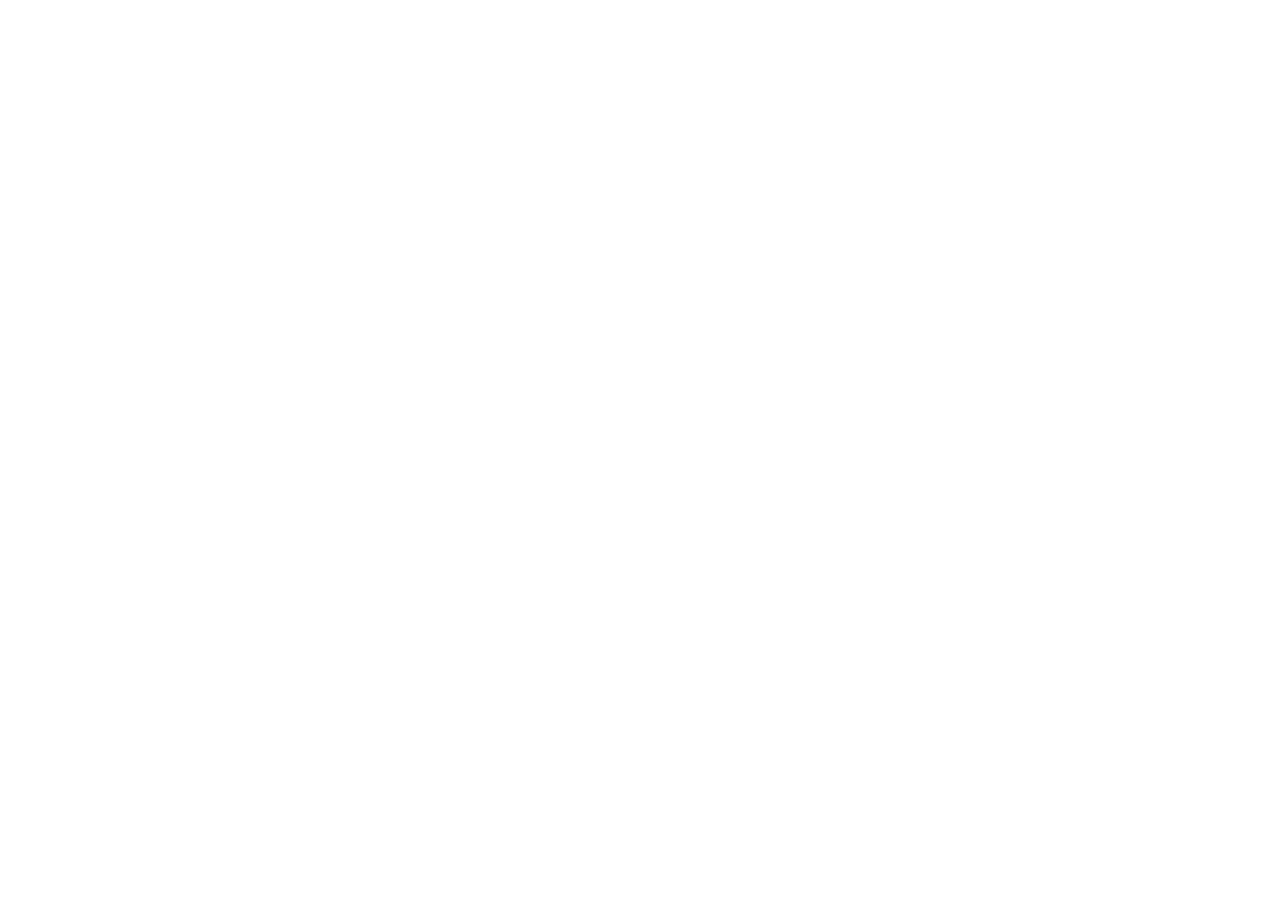
==== mission.html @ 877c8452 "first commit" ====
<!DOCTYPE html>
<html lang="ja">

<head>
    <meta charset="UTF-8">
    <meta http-equiv="X-UA-Compatible" content="IE=edge">
    <meta name="viewport" content="width=device-width, initial-scale=1.0">
    <title>Document</title>
</head>

<body>

</body>

</html>
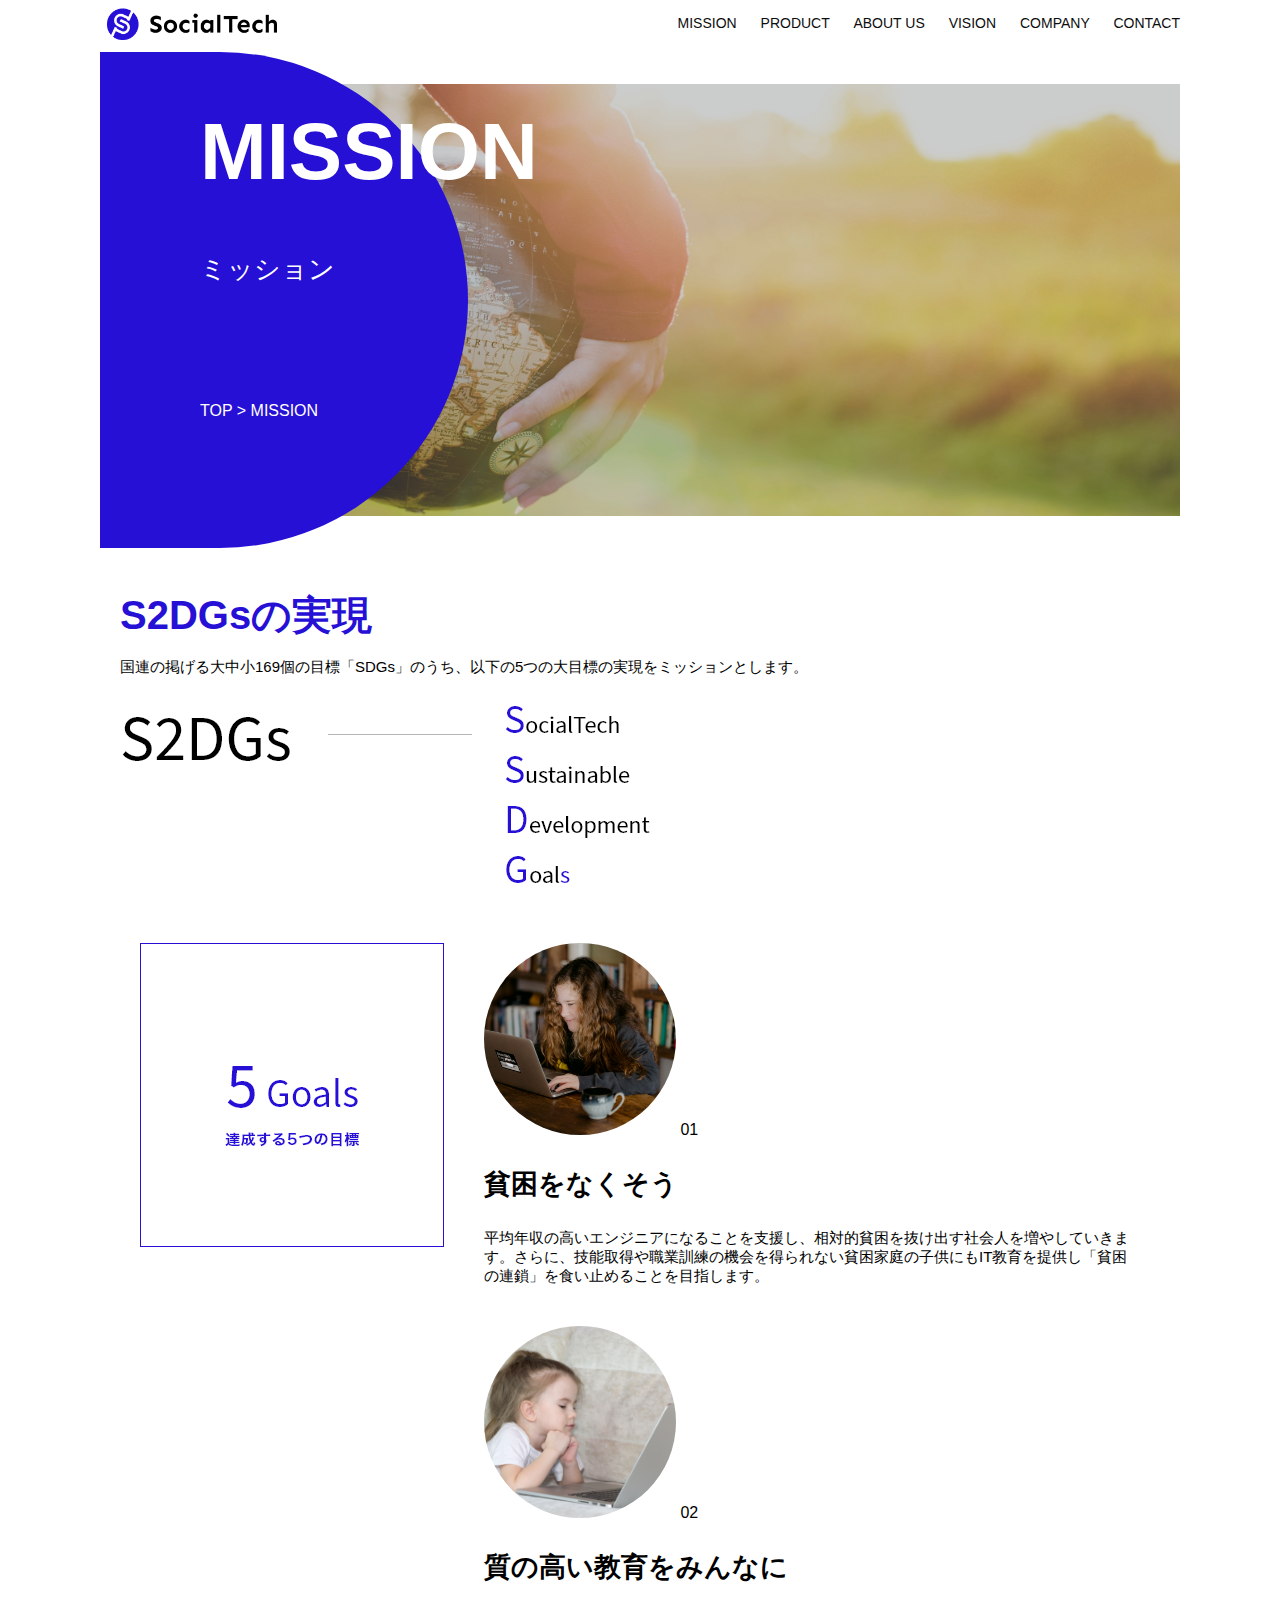
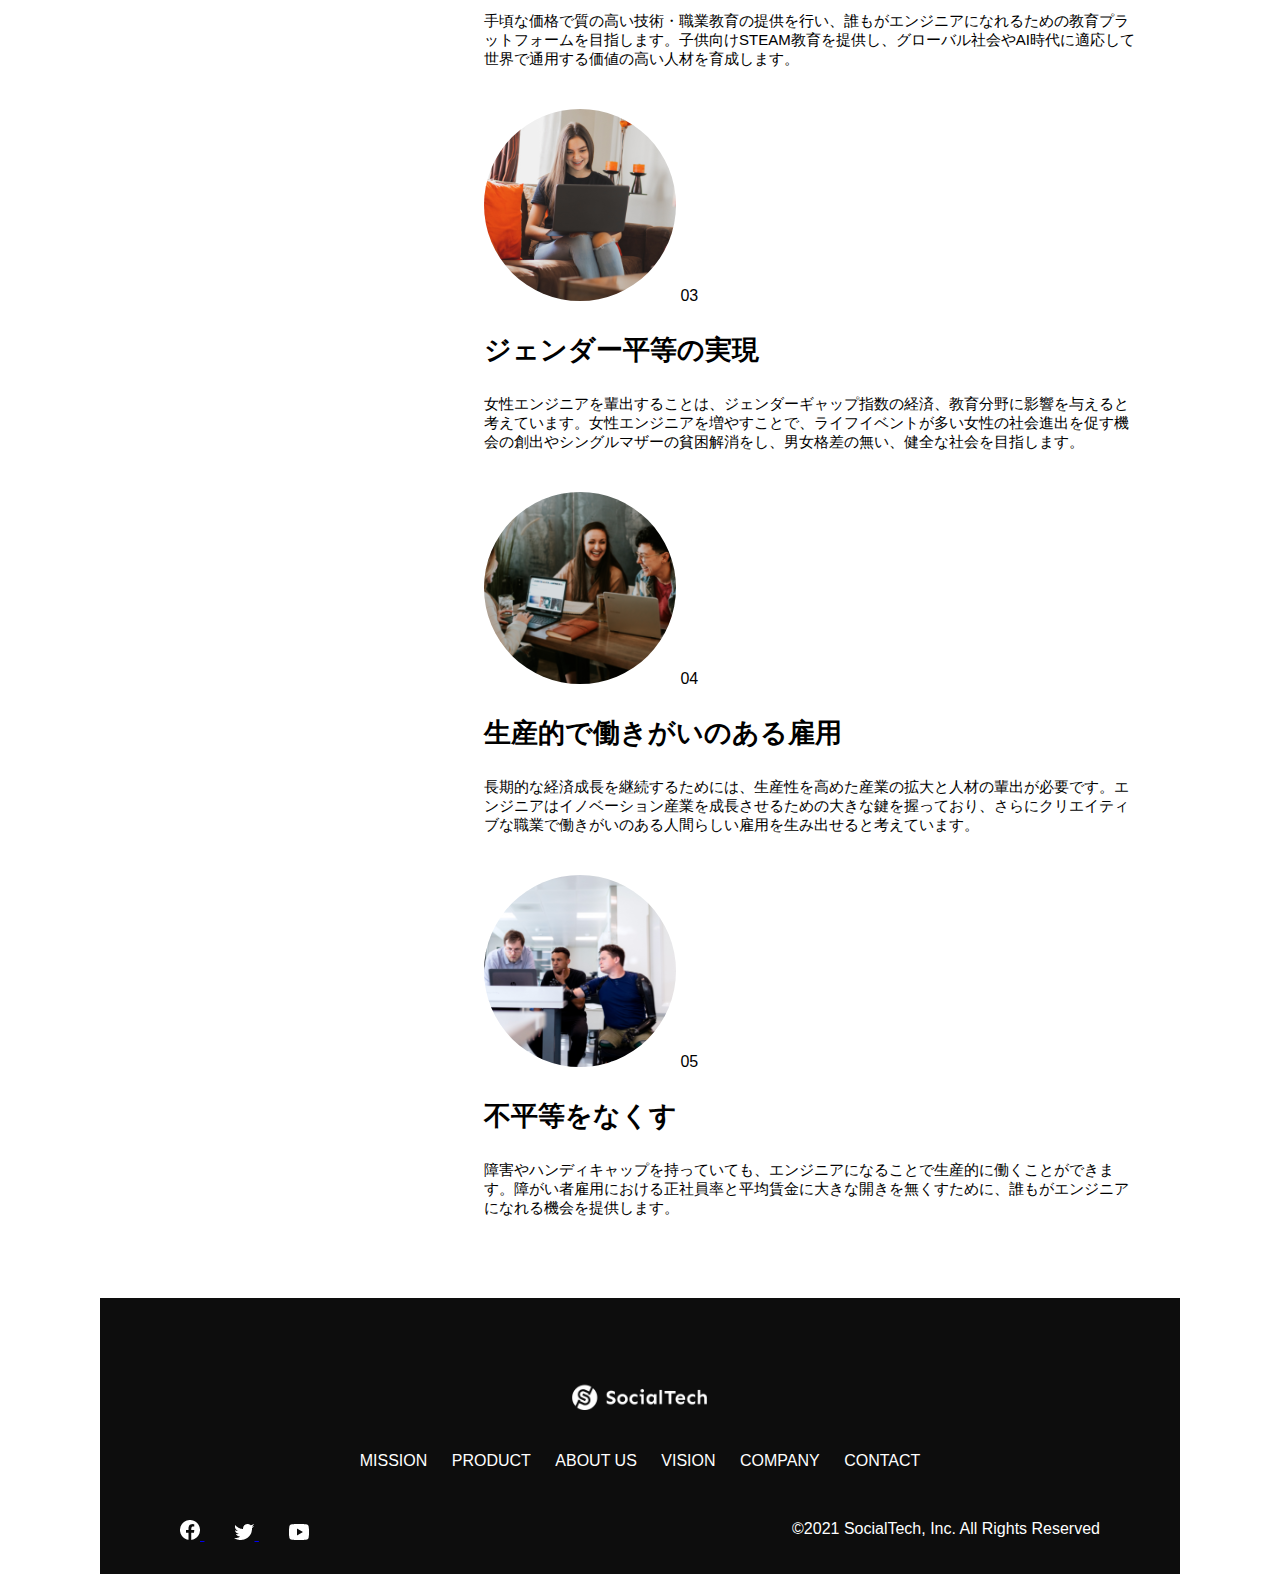
==== commit d2d8ddf9: "test" ====
--- a/mission.html
+++ b/mission.html
@@ -5,11 +5,162 @@
     <meta charset="UTF-8">
     <meta http-equiv="X-UA-Compatible" content="IE=edge">
     <meta name="viewport" content="width=device-width, initial-scale=1.0">
-    <title>Document</title>
+    <meta name="description" content="SocialTechが目指す5つの目標（S2DGs）を紹介します">
+    <link rel="stylesheet" href="style.css">
+    <title>SocialTech - MISSION ミッション</title>
 </head>
 
 <body>
-
+    <!-- ヘッダー -->
+    <header>
+        <!-- ロゴ -->
+        <a href="./index.html" id="logo">
+            <img src="./images/logo.png" alt="トップページに戻る" />
+        </a>
+        <!-- PC用ナビゲーション -->
+        <nav id="nav-pc">
+            <a href="./mission.html">MISSION</a>
+            <a href="./product.html">PRODUCT</a>
+            <a href="index.html#aboutus">ABOUT US</a>
+            <a href="index.html#vision">VISION</a>
+            <a href="index.html#company">COMPANY</a>
+            <a href="index.html#contact">CONTACT</a>
+        </nav>
+        <!-- SP用ナビゲーション -->
+        <img src="./images/button-menu.png" alt="ナビゲーションを開く" id="menu-sp"
+            onclick="document.getElementById('nav-sp').style.display = 'block'">
+        <!-- スマホ用ナビゲーション -->
+        <nav id="nav-sp">
+            <img id="close" src="./images/button-close.png" alt="ナビゲーションを閉じる"
+                onclick="document.getElementById('nav-sp').style.display = 'none'">
+            <a id="logo-sp" href="index.html" onclick="document.getElementById('nav-sp').style.display = 'none'"><img
+                    src="images/logo-sp.png" alt="トップページに戻る"></a>
+            <a class="menu" href="mission.html"
+                onclick="document.getElementById('nav-sp').style.display = 'none'">MISSION</a>
+            <a class="menu" href="product.html"
+                onclick="document.getElementById('nav-sp').style.display = 'none'">PRODUCT</a>
+            <a class="menu" href="index.html#aboutus"
+                onclick="document.getElementById('nav-sp').style.display = 'none'">ABOUT
+                US</a>
+            <a class="menu" href="index.html#vision"
+                onclick="document.getElementById('nav-sp').style.display = 'none'">VISION</a>
+            <a class="menu" href="index.html#company"
+                onclick="document.getElementById('nav-sp').style.display = 'none'">COMPANY</a>
+            <a class="menu" href="index.html#contact"
+                onclick="document.getElementById('nav-sp').style.display = 'none'">CONTACT</a>
+            <div id="sns">
+                <a href="https://www.facebook.com/sejuku2013"><img src="images/button-facebook.png"
+                        alt="Facebookのリンク"></a>
+                <a href="https://twitter.com/samuraijuku"><img src="images/button-twitter.png" alt="Twitterのリンク"></a>
+                <a href="https://www.youtube.com/channel/UCCFOQO5aDK0xXam4cUQXT8g"><img src="images/button-youtube.png"
+                        alt="YouTubeのリンク"></a>
+            </div>
+        </nav>
+    </header>
+    <main>
+        <article>
+            <!-- top -->
+            <section id="mission-main">
+                <div id="mission-title">
+                    <h1>MISSION</h1>
+                    <span>ミッション</span>
+                    <div>
+                        TOP > MISSION
+                    </div>
+                </div>
+            </section>
+            <!-- S2DGS -->
+            <section id="mission-s2dgs">
+                <h2 class="mission-h2">S2DGsの実現</h2>
+                <p>
+                    国連の掲げる大中小169個の目標「SDGs」のうち、以下の5つの大目標の実現をミッションとします。
+                </p>
+                <img src="./images/mission/mission-s2dgs.png" alt="">
+            </section>
+            <!-- 5goals -->
+            <section id="mission-5goals">
+                <!-- left -->
+                <div>
+                    <img src="./images/mission/mission-5goals.png" alt="5Goals" id="s2dgs-image">
+                </div>
+                <!-- right -->
+                <!-- 01 -->
+                <div>
+                    <div>
+                        <img src="./images/mission/mission-5goals01.png" alt="PCを操作する女の子" class="fivegoals-image-left">
+                        <span class="fivegoals-number">01</span>
+                        <h3 class="fivegoals-h3">貧困をなくそう</h3>
+                        <p class="fivegoals-p">
+                            平均年収の高いエンジニアになることを支援し、相対的貧困を抜け出す社会人を増やしていきます。さらに、技能取得や職業訓練の機会を得られない貧困家庭の子供にもIT教育を提供し「貧困の連鎖」を食い止めることを目指します。
+                        </p>
+                    </div>
+                    <!-- 02 -->
+                    <div>
+                        <img src="./images/mission/mission-5goals02.png" alt="PCを見つめる小さな女の子" class="fivegoals-image-right">
+                        <span class="fivegoals-number">02</span>
+                        <h3 class="fivegoals-h3">質の高い教育をみんなに</h3>
+                        <p class="fivegoals-p">
+                            手頃な価格で質の高い技術・職業教育の提供を行い、誰もがエンジニアになれるための教育プラットフォームを目指します。子供向けSTEAM教育を提供し、グローバル社会やAI時代に適応して世界で通用する価値の高い人材を育成します。
+                        </p>
+                    </div>
+                    <!-- 03 -->
+                    <div>
+                        <img src="./images/mission/mission-5goals03.png" alt="PCを操作する女性" class="fivegoals-image-left">
+                        <span class="fivegoals-number">03</span>
+                        <h3 class="fivegoals-h3">ジェンダー平等の実現</h3>
+                        <p class="fivegoals-p">
+                            女性エンジニアを輩出することは、ジェンダーギャップ指数の経済、教育分野に影響を与えると考えています。女性エンジニアを増やすことで、ライフイベントが多い女性の社会進出を促す機会の創出やシングルマザーの貧困解消をし、男女格差の無い、健全な社会を目指します。
+                        </p>
+                    </div>
+                    <!-- 04 -->
+                    <div>
+                        <img src="./images/mission/mission-5goals04.png" alt="笑顔で話し合う3人の男女" class="fivegoals-image-right">
+                        <span class="fivegoals-number">04</span>
+                        <h3 class="fivegoals-h3">生産的で働きがいのある雇用</h3>
+                        <p class="fivegoals-p">
+                            長期的な経済成長を継続するためには、生産性を高めた産業の拡大と人材の輩出が必要です。エンジニアはイノベーション産業を成長させるための大きな鍵を握っており、さらにクリエイティブな職業で働きがいのある人間らしい雇用を生み出せると考えています。
+                        </p>
+                    </div>
+                    <!-- 05 -->
+                    <div>
+                        <img src="./images/mission/mission-5goals05.png" alt="障害を持つ男性が生き生きと働く様子"
+                            class="fivegoals-image-left">
+                        <span class="fivegoals-number">05</span>
+                        <h3 class="fivegoals-h3">不平等をなくす</h3>
+                        <p class="fivegoals-p">
+                            障害やハンディキャップを持っていても、エンジニアになることで生産的に働くことができます。障がい者雇用における正社員率と平均賃金に大きな開きを無くすために、誰もがエンジニアになれる機会を提供します。
+                        </p>
+                    </div>
+                </div>
+            </section>
+        </article>
+    </main>
+    <!-- フッター -->
+    <footer>
+        <div id="footer-logo">
+            <img src="./images/logo-sp.png" alt="SocialTech">
+        </div>
+        <div id="footer-link">
+            <a href="./mission.html">MISSION</a>
+            <a href="./product.html">PRODUCT</a>
+            <a href="index.html#aboutus">ABOUT US</a>
+            <a href="index.html#vision">VISION</a>
+            <a href="index.html#company">COMPANY</a>
+            <a href="index.html#contact">CONTACT</a>
+        </div>
+        <div id="sns-footer">
+            <a href="https://www.facebook.com/sejuku2013">
+                <img src="images/button-facebook.png" alt="Facebookのリンク">
+            </a>
+            <a href="https://twitter.com/samuraijuku">
+                <img src="images/button-twitter.png" alt="Twitterのリンク">
+            </a>
+            <a href="https://www.youtube.com/channel/UCCFOQO5aDK0xXam4cUQXT8g">
+                <img src="images/button-youtube.png" alt="YouTubeのリンク">
+            </a>
+            <span id="copyright">&copy;2021 SocialTech, Inc. All Rights Reserved</span>
+        </div>
+    </footer>
 </body>
 
 </html>--- a/style.css
+++ b/style.css
@@ -0,0 +1,994 @@
+/* PC, SP共スタイル */
+body {
+    font-family: "Source Sans Pro", "Hiragino KaKu Gothic ProN", Meiryo, Arial, sans-serif;
+}
+
+p {
+    font-size: 15px;
+}
+
+/* PC用のスタイル */
+@media screen and (min-width: 768px) {
+    /* 横幅設定 */
+    body {
+        max-width: 1080px;
+        min-width: 960px;
+        margin: 0 auto;
+    }
+
+    /* ヘッダー */
+    header {
+        display: flex;
+        justify-content: space-between;
+    }
+
+    /* ナビゲーションのレイアウト */
+    #nav-pc {
+        text-align: center;
+        font-size: 14px;
+        padding-top: 15px;
+    }
+
+    /* ナビゲーションのリンクの装飾設定 */
+    #nav-pc > a {
+        text-decoration: none;
+        margin-left: 20px;
+    }
+
+    #nav-pc > a:link {
+        color: #0d0d0d;
+    }
+
+    #nav-pc > a:visited {
+        color: #0d0d0d;
+    }
+
+    #nav-pc > a:hover {
+        color: #0d0d0d;
+        text-decoration: underline;
+    }
+
+    #nav-pc > a:active {
+        color: #0d0d0d;
+    }
+
+    /* メインビジュアル */
+    #main-visual {
+        position: relative;
+        height: 400px;
+    }
+    #main-message {
+        position: absolute;
+        top: 0;
+        left: 0;
+        background-color: #2710d5;
+        color: #fff;
+        border-radius: 0 0 476px 0;
+        max-width: 620px;
+        height: 100%;
+        width: 100%;
+        z-index: 11;
+    }
+    #main-message > h1 {
+        font-size: 60px;
+        font-weight: bold;
+        margin: 100px 0 0 50px;
+    }
+    #main-message > p {
+        font-size: 28px;
+        margin: 0 0 0 50px;
+    }
+    #main-visual > img {
+        max-width: 620px;
+        border-radius: 476px 0 0 0;
+        position: absolute;
+        top: 0;
+        right: 0;
+        z-index: 10;
+    }
+
+    /* 見出し */
+    h2 {
+        margin: 40px 0 0 0;
+    }
+
+    h2::after {
+        content: url("./images/line.png");
+        margin-left: 10px;
+    }
+
+    h3 {
+        font-size: 27px;
+    }
+
+    /* ミッション */
+    #mission {
+        margin: 80px auto;
+    }
+    #mission-flex {
+        width: 100%;
+        display: flex;
+    }
+    #mission-flex > div {
+        width: 50%;
+        margin: 20px;
+    }
+    #mission-photo {
+        width: 100%;
+    }
+    #s2dgs {
+        margin-top: 50px;
+    }
+
+    /* プロダクト */
+    #product {
+        background-color: #fafafa;
+        width: 100%;
+        margin: 80px 0 80px 0;
+        padding: 10px 40px 0 40px;
+    }
+
+    /* 外枠 */
+    #product > div {
+        margin-top: 40px;
+        display: flex;
+    }
+
+    /* 左のカラム */
+    #product-left {
+        width: 50%;
+        margin-right: 20px;
+    }
+
+    /* 右のカラム */
+    #product-right {
+        width: 50%;
+        margin-left: 20px;
+        margin-top: 80px;
+    }
+
+    /* 画像＋説明の枠 */
+    #product-left > div {
+        position: relative;
+        height: 480px;
+        margin-right: 20px;
+    }
+    #product-right > div {
+        position: relative;
+        height: 480px;
+        margin-left: 20px;
+    }
+
+    /* 画像*/
+    .product-photo {
+        width: 100%;
+    }
+
+    /* 説明文の枠 */
+    .product-explain {
+        background-color: #ffffff;
+        position: absolute;
+        left: 0;
+        top: 280px;
+        margin: 0 40px 0 40px;
+        padding: 20px;
+        box-shadow: 5px 5px 10px rgba(0, 0, 0, 0.05);
+    }
+
+    /* 説明文の英語 */
+    .product-explain > span {
+        color: #2710d5;
+        font-weight: bold;
+        font-size: 16px;
+        margin: 0;
+    }
+
+    /* 説明文の見出し */
+    .product-explain > h3 {
+        margin: 5px 0 5px 0;
+    }
+
+    .product-explain > p {
+        margin: 0;
+    }
+    /* 「もっとみる」ボタン */
+    #product-more {
+        margin: 0 auto -42px auto;
+    }
+
+    /* ABOUT US */
+    #aboutus {
+        margin: 80px auto;
+    }
+
+    /* 3つの組織文化と画像を入れる枠 */
+    #aboutus > div {
+        display: flex;
+    }
+
+    /* 画像 */
+    .culture-img {
+        width: 100%;
+        align-self: flex-start;
+    }
+    .culture-img2 {
+        margin-top: 50px;
+        width: 100%;
+    }
+
+    /* 3つの組織文化の表 */
+    .culture-table {
+        min-width: 500px;
+        margin-right: 50px;
+    }
+
+    /* 番号 */
+    .culture-num {
+        font-size: 80px;
+        color: #2710d5;
+        margin: 0 20px 0 0;
+    }
+
+    /* 組織文化英語 */
+    .culture-en {
+        color: #2710d5;
+        font-weight: bold;
+        font-size: 24px;
+        display: block;
+    }
+
+    /* 組織文化日本語 */
+    .culture-jp {
+        font-weight: bold;
+        font-size: 28px;
+    }
+
+    /* 説明文 */
+    .culture-description {
+        margin: 0;
+    }
+
+    /* ビジョン */
+    #vision {
+        margin: 80px auto;
+    }
+
+    /* セクション内の外枠 */
+    #vision > div {
+        width: 100%;
+        display: flex;
+        justify-content: space-between;
+        flex-wrap: wrap;
+    }
+
+    /* 7つの行動指針の枠 */
+    .vision-box {
+        width: 300px;
+        height: 300px;
+        margin-bottom: 30px;
+        position: relative;
+    }
+
+    .vision-box > img {
+        width: 100%;
+        height: auto;
+        position: absolute;
+        top: 0;
+        left: 0;
+        z-index: 30;
+    }
+
+    .vision-box > span {
+        position: absolute;
+        top: 0;
+        left: 0;
+        z-index: 31;
+        margin-right: 20px;
+    }
+
+    .vision-box > span > h4 {
+        color: #2710d5;
+        font-size: 19px;
+        margin: 80px 0 0 0;
+    }
+
+    .vision-box > span > h4::first-letter {
+        font-size: 40px;
+    }
+
+    .vision-box > span > h5 {
+        font-size: 20px;
+        margin: 0 0 0 0;
+    }
+
+    .vision-box > span > p {
+        margin: 10px 0 0 0;
+    }
+
+    /* 会社概要 */
+    #company {
+        margin: 80px auto;
+    }
+
+    #company-table {
+        width: 100%;
+    }
+
+    .tableheader {
+        text-align: left;
+        padding: 20px;
+        border-bottom-color: #2710d5;
+        border-bottom-width: 1px;
+        border-bottom-style: solid;
+        width: 100px;
+    }
+
+    .tableheader-first {
+        text-align: left;
+        padding: 20px;
+        border-bottom-color: #2710d5;
+        border-bottom-width: 1px;
+        border-bottom-style: solid;
+        border-top-color: #2710d5;
+        border-top-width: 1px;
+        border-top-style: solid;
+        width: 100px;
+    }
+
+    .cell {
+        padding: 30px;
+        border-bottom-color: #ecec;
+        border-bottom-width: 1px;
+        border-bottom-style: solid;
+    }
+
+    .cell-first {
+        padding: 30px;
+        border-bottom-color: #ecec;
+        border-bottom-width: 1px;
+        border-bottom-style: solid;
+        border-top-color: #ecec;
+        border-top-width: 1px;
+        border-top-style: solid;
+    }
+
+    #company > iframe {
+        width: 100%;
+        height: 100%;
+        margin-top: 40px;
+    }
+
+    /* お問い合わせ */
+    #contact {
+        margin: 80px auto;
+    }
+
+    /* 外枠 */
+    #contact > form > div {
+        display: flex;
+        flex-direction: row;
+        flex-wrap: wrap;
+        padding-bottom: 30px;
+    }
+
+    /* 左列の見出し */
+    .contact-heading {
+        width: 240px;
+        align-self: center;
+    }
+    /* 見出しラベル */
+    .contact-label {
+        font-weight: bold;
+    }
+    /* 必須 */
+    .contact-span {
+        color: #ce2222;
+        margin: 0 0 0 2px;
+        font-weight: bold;
+    }
+
+    /* テキストボックス */
+    .contact-textbox {
+        border-top: 0;
+        border-left: 0;
+        border-right: 0;
+        border-bottom-width: 1px;
+        border-bottom-color: #707070;
+        border-bottom-style: solid;
+        background-color: #fafafa;
+        width: 400px;
+        height: 56px;
+    }
+    /* お問い合わせ */
+    .contact-textarea {
+        border-top: 0;
+        border-left: 0;
+        border-right: 0;
+        border-bottom-width: 1px;
+        border-bottom-color: #707070;
+        border-bottom-style: solid;
+        background-color: #fafafa;
+        width: 400px;
+        height: 200px;
+    }
+    /* 個人情報の取り扱い */
+    details {
+        width: 700px;
+    }
+    details > div {
+        background-color: #fafafa;
+        padding: 20px;
+    }
+    details > div > span {
+        font-weight: bold;
+    }
+
+    /* フッター */
+    footer {
+        background-color: #0d0d0d;
+        text-align: center;
+        padding: 80px 80px 30px 80px;
+    }
+    #footer-logo {
+        margin-bottom: 30px;
+    }
+    #footer-link {
+        margin-bottom: 50px;
+    }
+    #footer-link > a {
+        text-decoration: none;
+        margin: 10px;
+    }
+    #footer-link > a:link {
+        color: #fff;
+    }
+    #footer-link > a:visited {
+        color: #fff;
+    }
+    #footer-link > a:hover {
+        color: #fff;
+        text-decoration: underline;
+    }
+    #footer-link > a:active {
+        color: #fff;
+    }
+
+    #sns-footer {
+        text-align: left;
+    }
+    #sns-footer > a {
+        margin-right: 30px;
+    }
+
+    #copyright {
+        color: #fff;
+        float: right;
+    }
+
+    /* SP用ナビを非表示 */
+    #nav-sp,
+    #menu-sp {
+        display: none;
+    }
+
+    /* ミッションのメインビジュアル */
+    #mission-main {
+        height: 496px;
+        width: 100%;
+        background-image: url("./images/mission/mission-main.png");
+        background-repeat: no-repeat;
+        background-position: center;
+    }
+
+    #mission-title {
+        background-color: #2710d5;
+        width: 368px;
+        color: #ffffff;
+        height: 496px;
+        border-radius: 0 248px 248px 0;
+        position: relative;
+    }
+    #mission-title > h1 {
+        position: absolute;
+        top: 0;
+        left: 100px;
+        font-size: 80px;
+    }
+    #mission-title > span {
+        position: absolute;
+        top: 200px;
+        left: 100px;
+        font-size: 26px;
+    }
+    #mission-title > div {
+        position: absolute;
+        top: 350px;
+        left: 100px;
+        font-size: 16px;
+    }
+
+    /* S2DGS */
+
+    #mission-s2dgs {
+        width: 100%;
+        margin: 20px;
+    }
+    .mission-h2 {
+        color: #2710d5;
+        font-size: 40px;
+    }
+    .mission-h2::after {
+        content: none;
+    }
+
+    /* 5goals */
+    #mission-5goals {
+        margin: 20px;
+        display: flex;
+    }
+
+    #mission-5goals > div {
+        flex-grow: 1;
+        padding: 20px;
+    }
+
+    /* 5goals right */
+    #mission-5goals > div > div {
+        margin-bottom: 40px;
+    }
+
+    .fivegoals-image-right {
+        /* float: right; */
+    }
+
+}
+
+/* SP用のスタイル */
+@media screen and (max-width: 767px) {
+    body {
+        min-width: 375px;
+        margin: 0;
+    }
+
+    /* PC用ナビゲーション非表示 */
+    #nav-pc {
+        display: none;
+    }
+
+    /* ハンバーガーメニュー */
+    #menu-sp {
+        float: right;
+        padding: 0;
+    }
+
+    /* スマホ用ナビゲーションの表示切替 */
+    /* 初期状態、レイアウトと非表示設定 */
+    #nav-sp {
+        background-color: #2710d5;
+        position: absolute;
+        left: 0;
+        top: 0;
+        height: 100%;
+        width: 100%;
+        display: none;
+        z-index: 100;
+    }
+
+    /* ×ボタン */
+    #close {
+        position: absolute;
+        top: 20px;
+        right: 20px;
+    }
+
+    /* ナビゲーションメニュー用ロゴ */
+    #logo-sp {
+        margin: 80px 0 30px 20px;
+    }
+
+    /* ナビゲーションのリンクの装飾設定 */
+    #nav-sp > a {
+        display: block;
+    }
+
+    #nav-sp > a:link {
+        color: #ffffff;
+    }
+    #nav-sp > a:visited {
+        color: #ffffff;
+    }
+    #nav-sp > a:hover {
+        color: #ffffff;
+        text-decoration: underline;
+    }
+    #nav-sp > a:active {
+        color: #ffffff;
+    }
+    #nav-sp > .menu {
+        text-decoration: none;
+        display: block;
+        margin: 0 20px 0 20px;
+        height: 44px;
+        font-size: 16px;
+        background-image: url("images/arrow.png");
+        background-repeat: no-repeat;
+        background-position: right top;
+    }
+    #sns {
+        position: absolute;
+        bottom: 20px;
+        left: 20px;
+    }
+    #sns > a {
+        margin-right: 30px;
+    }
+
+    /* メインビジュアル */
+    #main-visual {
+        position: relative;
+        height: 470px;
+        width: 100%;
+        overflow: hidden;
+    }
+    #main-visual > div {
+        position: absolute;
+        top: 0;
+        left: 0;
+        background-color: #2710d5;
+        color: white;
+        border-radius: 0 0 476px 0;
+        text-align: center;
+        height: 280px;
+        width: 100%;
+        z-index: 11;
+    }
+    #main-visual > div > h1 {
+        font-size: 28px;
+        margin: 90px 0 0 0;
+    }
+
+    #main-visual > div > p {
+        margin: 0;
+    }
+
+    #main-visual > img {
+        width: 100%;
+        border-radius: 476px 0 0 0;
+        z-index: 10;
+        position: absolute;
+        bottom: 0;
+        right: 0;
+    }
+
+    /* 見出し */
+    h2::after {
+        content: url("./images/line.png");
+        margin-left: 10px;
+    }
+
+    h3 {
+        font-size: 24px;
+        margin: 10px 0 0 0;
+    }
+
+    /* ミッション */
+    #mission {
+        margin: 20px;
+    }
+
+    #mission-photo {
+        width: 100%;
+    }
+
+    #s2dgs {
+        width: 100%;
+    }
+
+    /* プロダクト */
+    #product {
+        background-color: #fafafa;
+        padding-top: 10px;
+    }
+
+    #product h2 {
+        margin-left: 20px;
+    }
+
+    /* 外枠 */
+    /* 左右のカラム　spでは縦並び */
+    #product-left,
+    #product-right {
+        margin-right: 20px;
+        margin-left: 20px;
+    }
+
+    /* 画像＋説明の枠 */
+    #product-left > div,
+    #product-right > div {
+        position: relative;
+        height: 540px;
+    }
+
+    /* 説明文の枠 */
+    .product-explain {
+        background-color: #fff;
+        position: absolute;
+        left: 0;
+        bottom: 50px;
+        padding: 20px;
+        box-shadow: 5px 5px 10px rgba(0, 0, 0, 0.05);
+    }
+
+    .product-explain span {
+        color: #2710d5;
+        font-weight: bold;
+        font-size: 16px;
+        margin: 0;
+    }
+
+    .product-explain > h3 {
+        margin: 10px 0;
+    }
+
+    /* 画像 */
+    .product-photo {
+        width: 100%;
+    }
+
+    #product-more > img {
+        margin: 0 0 -42px 20px;
+    }
+
+    /* ABOUT US */
+    #aboutus {
+        margin: 80px 20px;
+    }
+
+    #aboutus > div {
+        display: flex;
+        flex-direction: column;
+    }
+
+    .culture-table {
+        width: 100%;
+        padding-right: 20px;
+        order: 2;
+    }
+
+    .culture-img {
+        width: 100%;
+        order: 1;
+    }
+
+    .culture-img2 {
+        width: 100%;
+    }
+
+    .culture-num {
+        font-size: 90px;
+        color: #2710d5;
+    }
+
+    .culture-en {
+        color: #2710d5;
+        font-weight: bold;
+        font-size: 24px;
+        display: block;
+    }
+
+    .culture-jp {
+        display: block;
+    }
+
+    .culture-description {
+        margin: 0;
+    }
+
+    /* ヴィジョン */
+    #vision {
+        margin: 80px 20px;
+    }
+
+    .vision-box {
+        width: 300px;
+        height: 300px;
+        margin-bottom: 30px;
+        position: relative;
+    }
+
+    .vision-box > img {
+        width: 100%;
+        height: auto;
+        position: absolute;
+        top: 0;
+        left: 0;
+        z-index: 30;
+    }
+
+    .vision-box > span {
+        position: absolute;
+        top: 0;
+        left: 0;
+        z-index: 31;
+        margin-right: 20px;
+    }
+
+    .vision-box > span > h4 {
+        color: #2710d5;
+        font-size: 19px;
+        margin: 60px 0 0 0;
+    }
+
+    .vision-box > span > h6 {
+        font-size: 20px;
+        margin: 0 0 0 0;
+    }
+
+    .vision-box > span > p {
+        margin: 10px 0 0 0;
+    }
+
+    /* 会社概要 */
+    #company {
+        margin: 0 20px;
+    }
+    #company > h3 {
+        margin-bottom: 20px;
+    }
+    #company > table {
+        width: 100%;
+    }
+    #company > iframe {
+        width: 100%;
+        height: 240px;
+        margin: 40px 0 0 0;
+    }
+
+    .tableheader-first {
+        text-align: left;
+        padding: 20px;
+        border-bottom-color: #2710d5;
+        border-bottom-width: 1px;
+        border-bottom-style: solid;
+        border-top-color: #2710d5;
+        border-top-width: 1px;
+        border-top-style: solid;
+        width: 50px;
+    }
+
+    .tableheader {
+        text-align: left;
+        padding: 20px;
+        border-bottom-color: #2710d5;
+        border-bottom-width: 1px;
+        border-bottom-style: solid;
+        width: 50px;
+    }
+
+    .cell {
+        text-align: left;
+        padding: 20px;
+        border-bottom-color: #ececec;
+        border-bottom-width: 1px;
+        border-bottom-style: solid;
+    }
+
+    .cell-first {
+        padding: 20px;
+        border-bottom-color: #ececec;
+        border-bottom-width: 1px;
+        border-bottom-style: solid;
+        border-top-color: #ececec;
+        border-top-width: 1px;
+        border-top-style: solid;
+        width: 50px;
+    }
+
+    /* お問い合わせ */
+    #contact {
+        margin: 80px 20px;
+    }
+    #contact > h3 {
+        margin-bottom: 20px;
+    }
+    #contact > form > div {
+        margin-bottom: 20px;
+    }
+
+    .contact-heading {
+        margin-bottom: 20px;
+    }
+
+    /* ラベル */
+    .contact-label {
+        font-weight: bold;
+    }
+
+    /* 必須 */
+    .contact-span {
+        color: #ce2222;
+        margin: 0 0 0 20px;
+        font-weight: bold;
+    }
+
+    .contact-textbox {
+        height: 56px;
+        border-top: 0;
+        border-left: 0;
+        border-right: 0;
+        background-color: #fafafa;
+        border-bottom-color: #707070;
+        border-bottom-width: 1px;
+        border-style: solid;
+        min-width: 300px;
+        width: 100%;
+    }
+
+    .contact-textarea {
+        height: 150px;
+        border-top: 0;
+        border-left: 0;
+        border-right: 0;
+        background-color: #fafafa;
+        width: 100%;
+    }
+
+    .radiobutton {
+        margin-bottom: 20px;
+    }
+
+    .radiobutton + label::after {
+        content: "\A";
+        white-space: pre;
+    }
+
+    /* フッター */
+    footer {
+        background-color: #0d0d0d;
+        padding: 30px 20px 50px;
+    }
+
+    #footer-logo {
+        margin-bottom: 30px;
+    }
+
+    #footer-link {
+        margin-bottom: 50px;
+    }
+    #footer-link > a {
+        text-decoration: none;
+        margin: 0 20px 30px 0;
+        display: block;
+        background-image: url("./images/arrow.png");
+        background-repeat: no-repeat;
+        background-position: right top;
+    }
+    #footer-link > a:link {
+        color: #ffffff;
+    }
+    #footer-link > a:visited {
+        color: #ffffff;
+    }
+    #footer-link > a:hover {
+        color: #ffffff;
+        text-decoration: underline;
+    }
+    #footer-link > a:active {
+        color: #ffffff;
+    }
+
+    #sns-footer {
+        display: block;
+        width: 100%;
+    }
+    #sns-footer > a {
+        margin-right: 30px;
+    }
+
+    #copyright {
+        font-size: 12px;
+        display: block;
+        margin-top: 30px;
+        color: #ffffff;
+    }
+}
